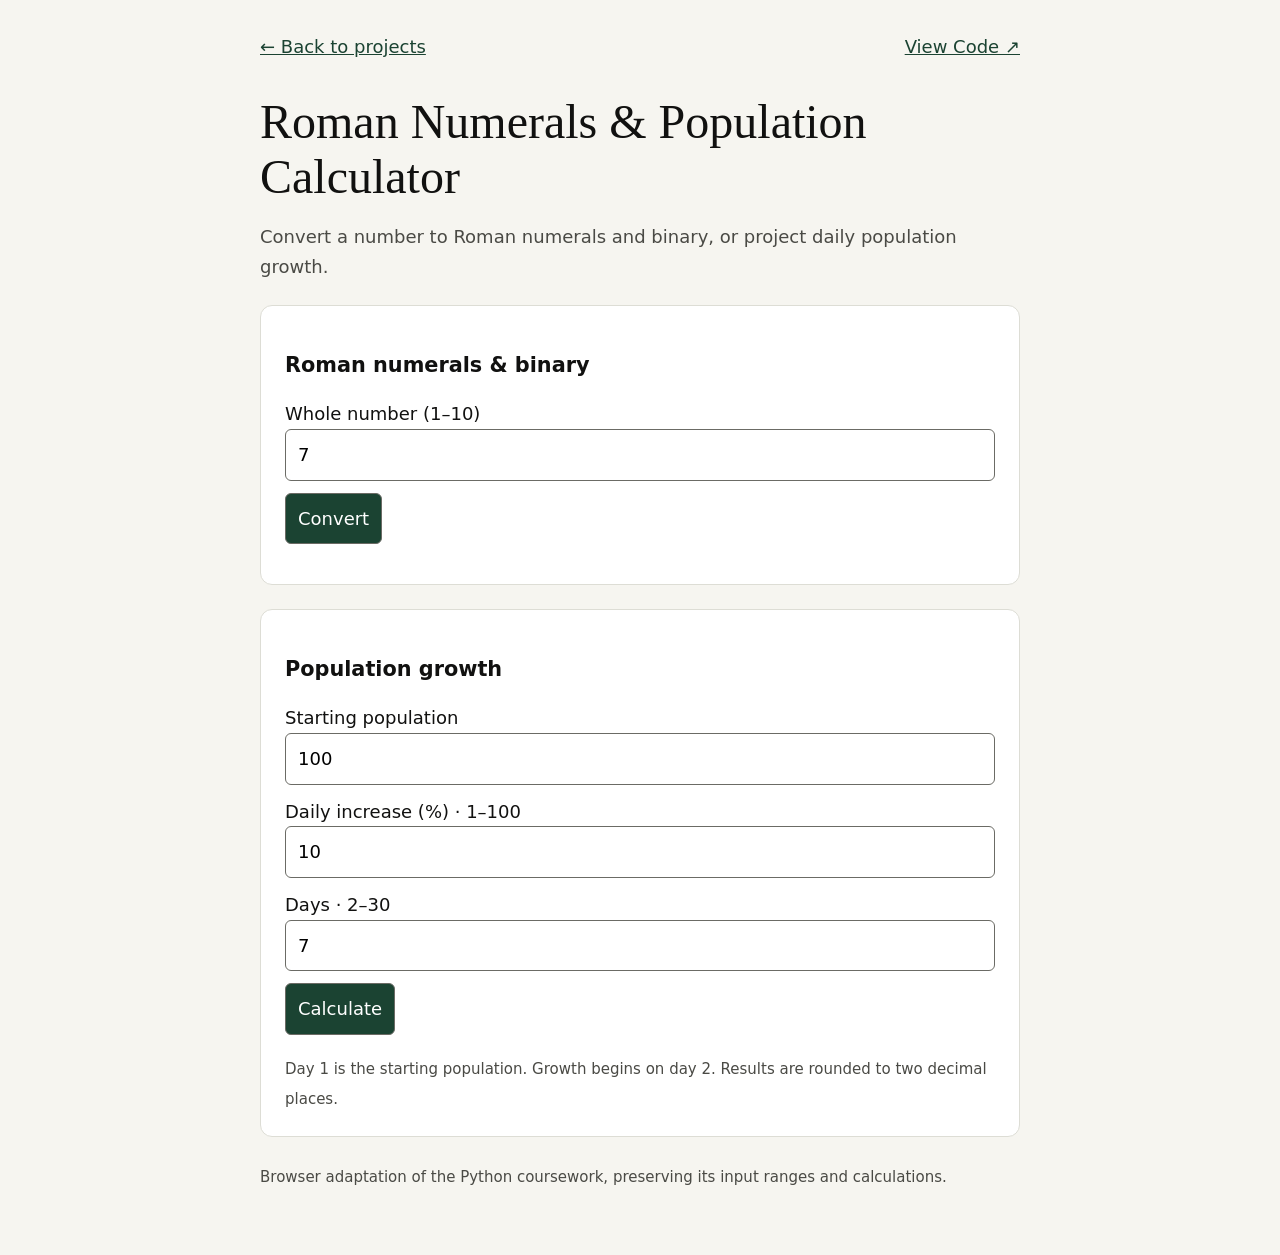
==== demos/calculator.html @ e14e5231 "Add playable project demos and View Code links" ====
<!doctype html>
<html lang="en"><head><meta charset="utf-8"><meta name="viewport" content="width=device-width,initial-scale=1"><title>Roman Numerals &amp; Population Calculator | Sebastian Rivas</title><link rel="icon" href="../SR.ico"><link rel="stylesheet" href="demo.css"></head><body><main><nav><a href="../index.html#projects">← Back to projects</a><a href="https://github.com/sjr492/Roman-Numerals-Population-Calculator" target="_blank" rel="noopener noreferrer">View Code ↗</a></nav><h1>Roman Numerals &amp; Population Calculator</h1><p>Convert a number to Roman numerals and binary, or project daily population growth.</p><section><h2>Roman numerals &amp; binary</h2><form id="convert"><label for="number">Whole number (1–10)<input id="number" type="number" min="1" max="10" step="1" value="7" required></label><button type="submit">Convert</button><output id="conversion" aria-live="polite"></output></form></section><section><h2>Population growth</h2><form id="population"><label for="start">Starting population<input id="start" type="number" min="1" max="9007199254740991" step="1" value="100" required></label><label for="rate">Daily increase (%) · 1–100<input id="rate" type="number" min="1" max="100" step="1" value="10" required></label><label for="days">Days · 2–30<input id="days" type="number" min="2" max="30" step="1" value="7" required></label><button type="submit">Calculate</button><p id="population-status" role="status" aria-live="polite"></p><div id="results" class="table-wrap"></div></form><small>Day 1 is the starting population. Growth begins on day 2. Results are rounded to two decimal places.</small></section><small>Browser adaptation of the Python coursework, preserving its input ranges and calculations.</small><noscript><p>Please enable JavaScript to use these calculators.</p></noscript></main><script type="module" src="calculator.mjs"></script></body></html>
---- demos/demo.css ----
*{box-sizing:border-box}body{margin:0;background:#f6f5f0;color:#111110;font:18px/1.65 system-ui,sans-serif}main{max-width:800px;margin:auto;padding:32px 20px 64px}nav{display:flex;justify-content:space-between;gap:20px;flex-wrap:wrap}a{color:#1b4332}h1{font:normal clamp(2rem,6vw,3rem)/1.15 Georgia,serif;margin:32px 0 12px}h2{font-size:1.3rem}p{color:#4a4a45}section{background:white;border:1px solid #ddddd5;border-radius:12px;padding:24px;margin:24px 0}label{display:block;margin:12px 0}input,select,button{font:inherit;max-width:100%;padding:10px 12px;border:1px solid #6b6b65;border-radius:6px}input{display:block;width:100%}button{background:#1b4332;color:white;cursor:pointer}button:disabled{opacity:.5;cursor:default}:focus-visible{outline:3px solid #2d6a4f;outline-offset:3px}.controls{display:flex;gap:16px;align-items:end;flex-wrap:wrap}.controls label{flex:1;min-width:180px;margin:0}.controls select{display:block;width:100%}#board{display:grid;grid-template-columns:repeat(7,minmax(0,1fr));gap:5px;margin-top:20px}.column{padding:4px;background:#edece6;border-color:#ddddd5;color:#111110;display:flex;flex-direction:column;gap:5px;min-width:0}.cell{display:grid;place-items:center;aspect-ratio:1;border-radius:50%;background:white;font-weight:700}.p1{background:#1b4332;color:white}.p2{background:#f0bf4c;color:#111110}#status{font-weight:600;color:#1b4332}table{width:100%;border-collapse:collapse;font-variant-numeric:tabular-nums}th,td{text-align:right;padding:8px;border-bottom:1px solid #ddddd5}th:first-child,td:first-child{text-align:left}.table-wrap{overflow:auto}.error{color:#a22222}output{display:block;margin-top:16px}small{color:#4a4a45}
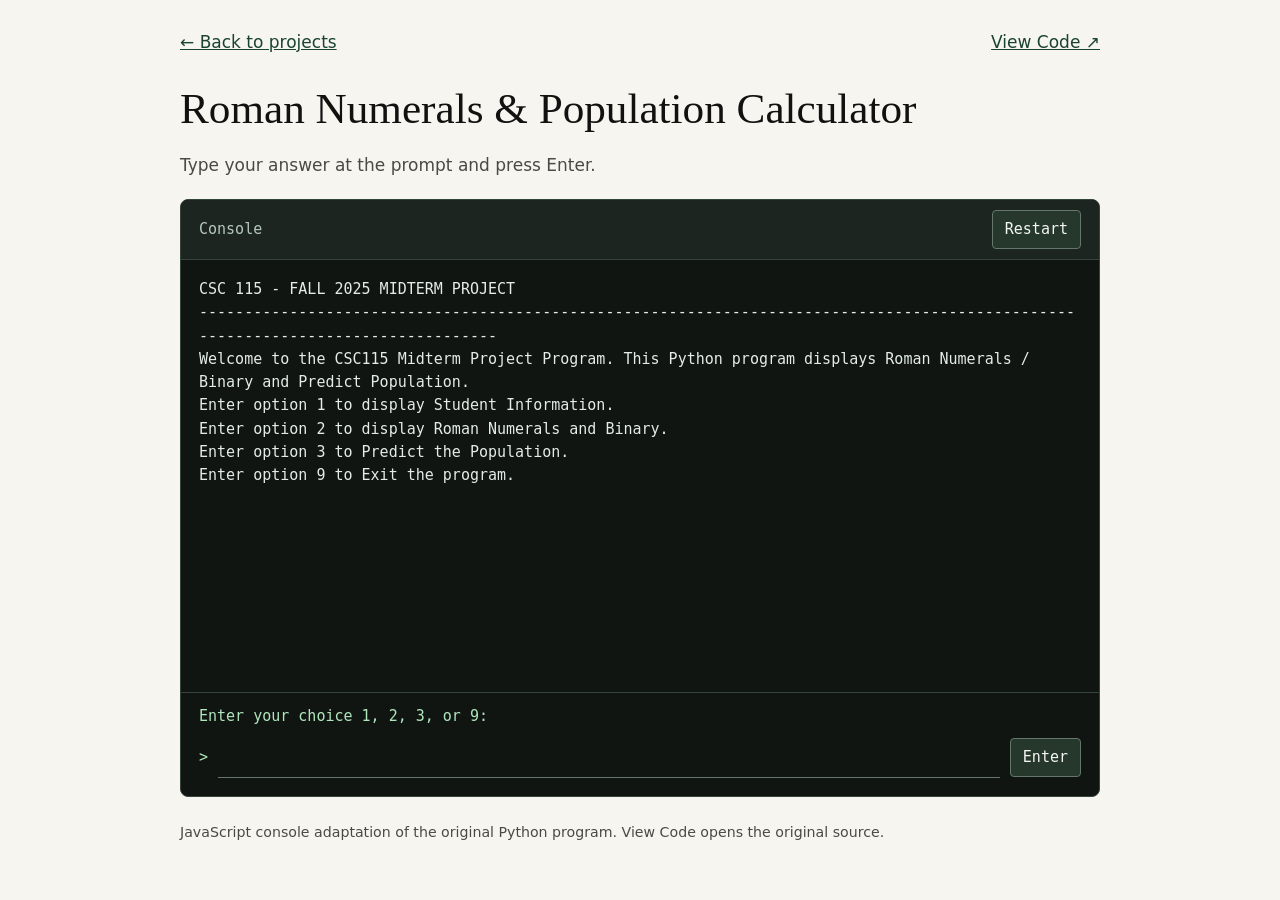
==== commit 5fff73fe: "Match live demos to original interactive console workflows" ====
--- a/demos/calculator.html
+++ b/demos/calculator.html
@@ -1,2 +1,14 @@
 <!doctype html>
-<html lang="en"><head><meta charset="utf-8"><meta name="viewport" content="width=device-width,initial-scale=1"><title>Roman Numerals &amp; Population Calculator | Sebastian Rivas</title><link rel="icon" href="../SR.ico"><link rel="stylesheet" href="demo.css"></head><body><main><nav><a href="../index.html#projects">← Back to projects</a><a href="https://github.com/sjr492/Roman-Numerals-Population-Calculator" target="_blank" rel="noopener noreferrer">View Code ↗</a></nav><h1>Roman Numerals &amp; Population Calculator</h1><p>Convert a number to Roman numerals and binary, or project daily population growth.</p><section><h2>Roman numerals &amp; binary</h2><form id="convert"><label for="number">Whole number (1–10)<input id="number" type="number" min="1" max="10" step="1" value="7" required></label><button type="submit">Convert</button><output id="conversion" aria-live="polite"></output></form></section><section><h2>Population growth</h2><form id="population"><label for="start">Starting population<input id="start" type="number" min="1" max="9007199254740991" step="1" value="100" required></label><label for="rate">Daily increase (%) · 1–100<input id="rate" type="number" min="1" max="100" step="1" value="10" required></label><label for="days">Days · 2–30<input id="days" type="number" min="2" max="30" step="1" value="7" required></label><button type="submit">Calculate</button><p id="population-status" role="status" aria-live="polite"></p><div id="results" class="table-wrap"></div></form><small>Day 1 is the starting population. Growth begins on day 2. Results are rounded to two decimal places.</small></section><small>Browser adaptation of the Python coursework, preserving its input ranges and calculations.</small><noscript><p>Please enable JavaScript to use these calculators.</p></noscript></main><script type="module" src="calculator.mjs"></script></body></html>+<html lang="en">
+<head><meta charset="utf-8"><meta name="viewport" content="width=device-width,initial-scale=1"><title>Roman Numerals &amp; Population Calculator | Sebastian Rivas</title><link rel="icon" href="../SR.ico"><link rel="stylesheet" href="demo.css"></head>
+<body><main>
+<nav><a href="../index.html#projects">← Back to projects</a><a href="https://github.com/sjr492/Roman-Numerals-Population-Calculator" target="_blank" rel="noopener noreferrer">View Code ↗</a></nav>
+<h1>Roman Numerals &amp; Population Calculator</h1><p id="instructions">Type your answer at the prompt and press Enter.</p>
+<section class="terminal" aria-label="Interactive console">
+<header><span>Console</span><button id="restart" type="button">Restart</button></header>
+<div id="transcript" role="log" aria-label="Console output" aria-live="polite" aria-relevant="additions" tabindex="0"></div>
+<form id="console-input" autocomplete="off"><label id="prompt" for="command"></label><div class="input-row"><span aria-hidden="true">&gt;</span><input id="command" name="command" type="text" spellcheck="false" autocapitalize="off" aria-describedby="instructions"><button type="submit">Enter</button></div></form>
+<p id="state" role="status"></p>
+</section><small>JavaScript console adaptation of the original Python program. View Code opens the original source.</small>
+<noscript><p>Please enable JavaScript to run the console.</p></noscript>
+</main><script type="module" src="calculator.mjs"></script></body></html>
--- a/demos/demo.css
+++ b/demos/demo.css
@@ -1 +1 @@
-*{box-sizing:border-box}body{margin:0;background:#f6f5f0;color:#111110;font:18px/1.65 system-ui,sans-serif}main{max-width:800px;margin:auto;padding:32px 20px 64px}nav{display:flex;justify-content:space-between;gap:20px;flex-wrap:wrap}a{color:#1b4332}h1{font:normal clamp(2rem,6vw,3rem)/1.15 Georgia,serif;margin:32px 0 12px}h2{font-size:1.3rem}p{color:#4a4a45}section{background:white;border:1px solid #ddddd5;border-radius:12px;padding:24px;margin:24px 0}label{display:block;margin:12px 0}input,select,button{font:inherit;max-width:100%;padding:10px 12px;border:1px solid #6b6b65;border-radius:6px}input{display:block;width:100%}button{background:#1b4332;color:white;cursor:pointer}button:disabled{opacity:.5;cursor:default}:focus-visible{outline:3px solid #2d6a4f;outline-offset:3px}.controls{display:flex;gap:16px;align-items:end;flex-wrap:wrap}.controls label{flex:1;min-width:180px;margin:0}.controls select{display:block;width:100%}#board{display:grid;grid-template-columns:repeat(7,minmax(0,1fr));gap:5px;margin-top:20px}.column{padding:4px;background:#edece6;border-color:#ddddd5;color:#111110;display:flex;flex-direction:column;gap:5px;min-width:0}.cell{display:grid;place-items:center;aspect-ratio:1;border-radius:50%;background:white;font-weight:700}.p1{background:#1b4332;color:white}.p2{background:#f0bf4c;color:#111110}#status{font-weight:600;color:#1b4332}table{width:100%;border-collapse:collapse;font-variant-numeric:tabular-nums}th,td{text-align:right;padding:8px;border-bottom:1px solid #ddddd5}th:first-child,td:first-child{text-align:left}.table-wrap{overflow:auto}.error{color:#a22222}output{display:block;margin-top:16px}small{color:#4a4a45}+*{box-sizing:border-box}body{margin:0;background:#f6f5f0;color:#111110;font:17px/1.65 system-ui,sans-serif}main{max-width:960px;margin:auto;padding:28px 20px 48px}nav{display:flex;justify-content:space-between;gap:16px;flex-wrap:wrap}a{color:#1b4332}h1{font:normal clamp(1.8rem,5vw,2.7rem)/1.15 Georgia,serif;margin:28px 0 12px}p,small{color:#4a4a45}button,input{font:inherit}button{cursor:pointer;border:1px solid #65766b;border-radius:4px;padding:7px 12px;background:#26382c;color:#f4f6f4}:focus-visible{outline:2px solid #85c99a;outline-offset:3px}.terminal{margin:20px 0;background:#101512;color:#e3ece5;border:1px solid #35453b;border-radius:8px;overflow:hidden;font:15px/1.55 ui-monospace,SFMono-Regular,Consolas,monospace}.terminal header{display:flex;justify-content:space-between;align-items:center;padding:10px 18px;background:#1c2520;color:#b4c8bc;border-bottom:1px solid #35453b}#transcript{height:clamp(260px,48vh,500px);overflow:auto;padding:18px;white-space:pre-wrap;overflow-wrap:anywhere;tab-size:4}#transcript div{min-height:1.55em}#console-input{padding:12px 18px 18px;border-top:1px solid #35453b}#prompt{display:block;color:#b0e6bc;margin-bottom:8px;overflow-wrap:anywhere}.input-row{display:flex;align-items:center;gap:10px;color:#b0e6bc}#command{flex:1;min-width:0;width:100%;border:0;border-bottom:1px solid #65766b;border-radius:0;padding:8px;background:transparent;color:#fff;caret-color:#b0e6bc;font-size:16px}#state{color:#b0e6bc;margin:0;padding:0 18px 14px}#state:empty{display:none}[hidden]{display:none!important}@media(max-width:480px){main{padding:20px 12px}.terminal{font-size:13px}#transcript{padding:12px}#console-input{padding:12px}}
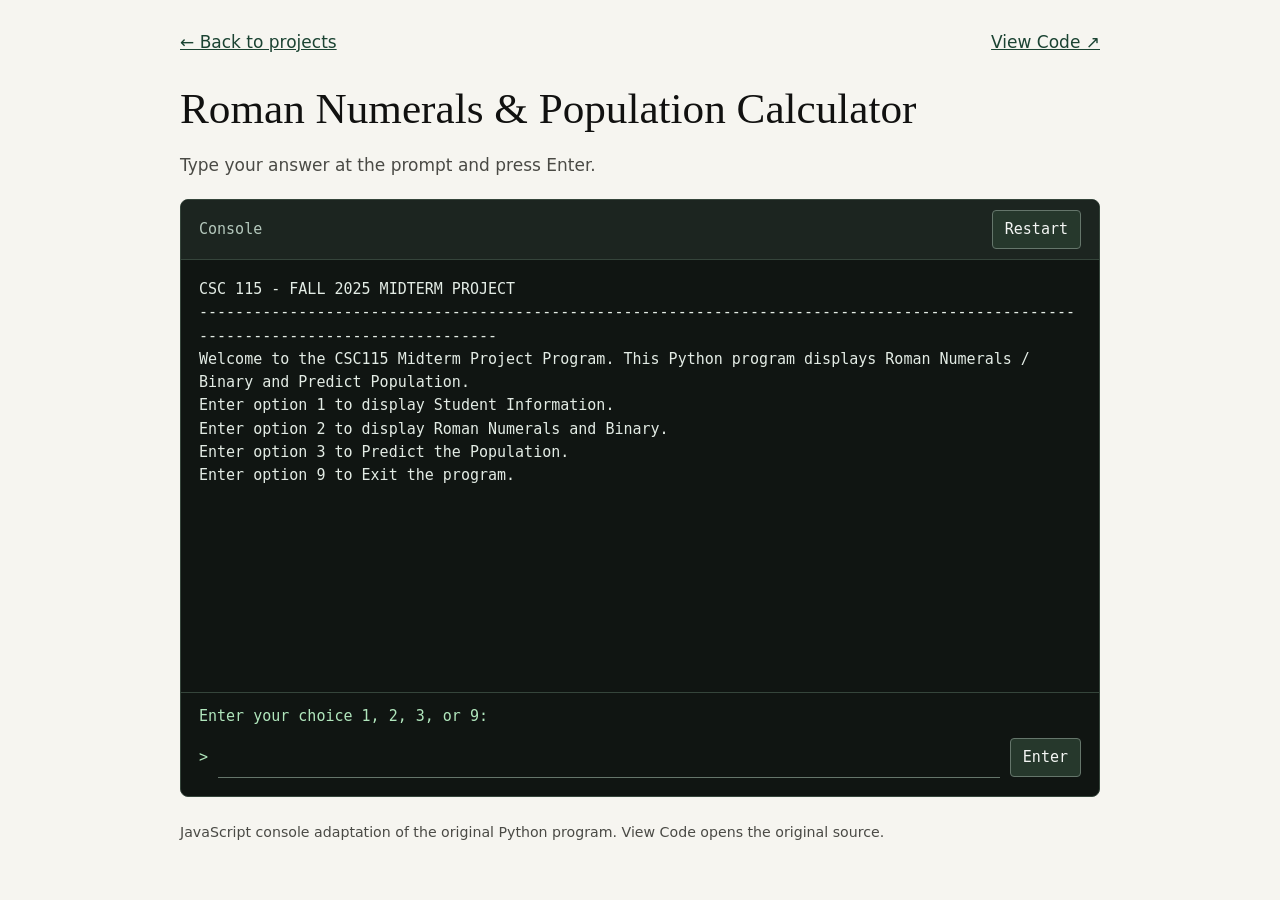
==== commit 1a6be3b1: "Fix stale demo assets and guard console initialization" ====
--- a/demos/calculator.html
+++ b/demos/calculator.html
@@ -1,14 +1,18 @@
 <!doctype html>
 <html lang="en">
-<head><meta charset="utf-8"><meta name="viewport" content="width=device-width,initial-scale=1"><title>Roman Numerals &amp; Population Calculator | Sebastian Rivas</title><link rel="icon" href="../SR.ico"><link rel="stylesheet" href="demo.css"></head>
+<head><meta charset="utf-8"><meta name="viewport" content="width=device-width,initial-scale=1"><title>Roman Numerals &amp; Population Calculator | Sebastian Rivas</title><link rel="icon" href="../SR.ico"><link rel="stylesheet" href="demo.css?v=20260910-console2"></head>
 <body><main>
 <nav><a href="../index.html#projects">← Back to projects</a><a href="https://github.com/sjr492/Roman-Numerals-Population-Calculator" target="_blank" rel="noopener noreferrer">View Code ↗</a></nav>
 <h1>Roman Numerals &amp; Population Calculator</h1><p id="instructions">Type your answer at the prompt and press Enter.</p>
 <section class="terminal" aria-label="Interactive console">
-<header><span>Console</span><button id="restart" type="button">Restart</button></header>
+<header><span>Console</span><button id="restart" type="button" disabled>Restart</button></header>
 <div id="transcript" role="log" aria-label="Console output" aria-live="polite" aria-relevant="additions" tabindex="0"></div>
-<form id="console-input" autocomplete="off"><label id="prompt" for="command"></label><div class="input-row"><span aria-hidden="true">&gt;</span><input id="command" name="command" type="text" spellcheck="false" autocapitalize="off" aria-describedby="instructions"><button type="submit">Enter</button></div></form>
-<p id="state" role="status"></p>
+<form id="console-input" autocomplete="off" hidden><label id="prompt" for="command"></label><div class="input-row"><span aria-hidden="true">&gt;</span><input id="command" name="command" type="text" spellcheck="false" autocapitalize="off" aria-describedby="instructions"><button type="submit">Enter</button></div></form>
+<p id="state" role="status">Loading console…</p>
 </section><small>JavaScript console adaptation of the original Python program. View Code opens the original source.</small>
 <noscript><p>Please enable JavaScript to run the console.</p></noscript>
-</main><script type="module" src="calculator.mjs"></script></body></html>
+</main><script type="module">
+import('./calculator.mjs?v=20260910-console2').catch(() => {
+ document.getElementById('state').textContent = 'The console could not load. Please reload the page to try again.';
+});
+</script></body></html>
